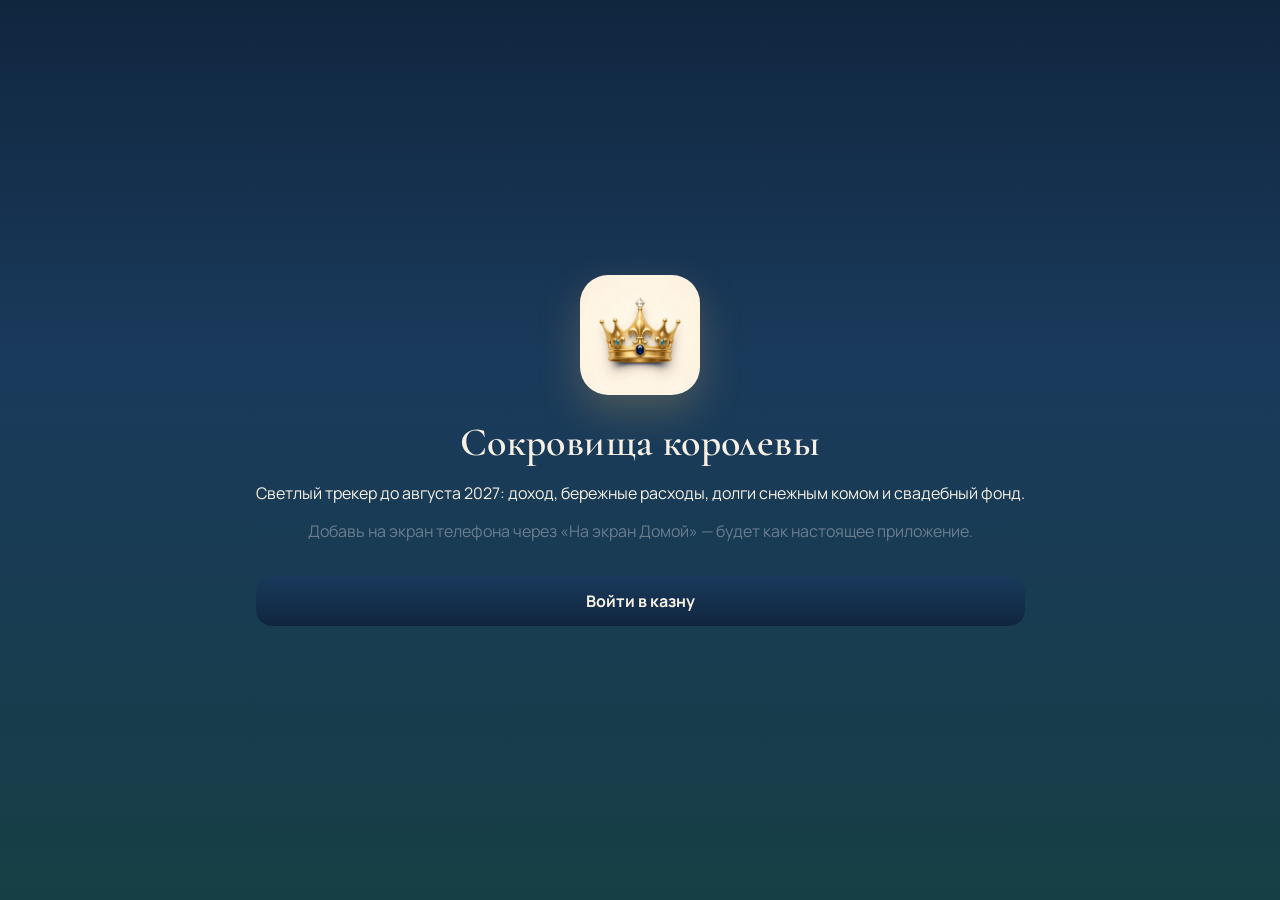
==== index.html @ 84e5539a "Publish Queen Treasures as a phone PWA on GitHub Pages." ====
<!DOCTYPE html>
<html lang="ru">
<head>
  <meta charset="UTF-8">
  <meta name="viewport" content="width=device-width, initial-scale=1, viewport-fit=cover">
  <meta name="theme-color" content="#f6f1e6">
  <meta name="apple-mobile-web-app-capable" content="yes">
  <meta name="apple-mobile-web-app-status-bar-style" content="default">
  <meta name="apple-mobile-web-app-title" content="Сокровища королевы">
  <title>Сокровища королевы</title>
  <link rel="manifest" href="./manifest.webmanifest">
  <link rel="icon" href="./icons/icon-192.png">
  <link rel="apple-touch-icon" href="./icons/apple-touch-icon.png">
  <link rel="preconnect" href="https://fonts.googleapis.com">
  <link rel="preconnect" href="https://fonts.gstatic.com" crossorigin>
  <link href="https://fonts.googleapis.com/css2?family=Cormorant+Garamond:wght@600;700&family=Manrope:wght@400;600;700&display=swap" rel="stylesheet">
  <link rel="stylesheet" href="./styles.css">
</head>
<body>
  <div id="app">
    <header class="topbar">
      <div class="brand-mark"><img src="./icons/icon-192.png" alt="Корона"></div>
      <div class="brand">
        <h1>Сокровища королевы</h1>
        <p id="hello-name">Снежа</p>
      </div>
    </header>

    <section id="coach" class="coach"></section>

    <main>
      <section class="view active" data-view="home">
        <section id="hero" class="hero"></section>
        <div id="home-stats" class="grid-3"></div>
        <div id="home-goals" class="grid-2"></div>
        <div class="section-title"><h3>Последние записи</h3><span>сегодня важнее идеала</span></div>
        <div id="home-ops" class="list"></div>
      </section>

      <section class="view" data-view="analytics">
        <div class="month-switch">
          <button type="button" onclick="shiftMonth(-1)">‹</button>
          <b id="month-label">Месяц</b>
          <button type="button" onclick="shiftMonth(1)">›</button>
        </div>
        <div id="an-kpis" class="grid-3"></div>
        <div class="section-title"><h3>План и факт</h3></div>
        <div class="canvas-wrap"><canvas id="bars"></canvas></div>
        <div class="section-title"><h3>Категории расходов</h3><span>лимит 110 тыс.</span></div>
        <div id="cat-bars" class="card" style="margin-bottom:14px"></div>
        <div class="section-title"><h3>Куда уходят расходы</h3></div>
        <div class="canvas-wrap"><canvas id="donut"></canvas></div>
        <div class="section-title"><h3>Доход по форматам</h3><span>₽ / час</span></div>
        <div id="formats" class="list"></div>
        <div class="section-title"><h3>Год до свадьбы</h3></div>
        <div id="year-path" class="card" style="margin-bottom:14px"></div>
        <div id="insight" style="margin-bottom:18px"></div>
      </section>

      <section class="view" data-view="debts">
        <div class="card" id="debt-hero" style="margin-bottom:14px"></div>
        <div class="section-title"><h3>Четыре долга</h3><span>снежный ком по ставке</span></div>
        <div id="debt-list"></div>
        <div class="section-title"><h3>Подсказка казны</h3></div>
        <div id="debt-suggest"></div>
      </section>

      <section class="view" data-view="plan">
        <div class="section-title"><h3>Маршрут до августа 2027</h3></div>
        <div id="plan-list" class="timeline"></div>
        <div class="section-title"><h3>Контрольные точки</h3></div>
        <div id="checkpoints" class="list"></div>
        <div class="section-title"><h3>Правила месяца</h3></div>
        <div id="rules" class="card" style="margin-bottom:14px"></div>
        <div class="section-title"><h3>Казна</h3></div>
        <div class="card" style="margin-bottom:14px">
          <div class="field"><label>Как к тебе обращаться</label><input id="name-input" maxlength="24"></div>
          <button class="primary" type="button" onclick="saveName()">Сохранить имя</button>
          <div style="height:10px"></div>
          <button class="ghost" type="button" onclick="doExport()">Скачать резервную копию</button>
          <label class="ghost" style="display:block;text-align:center;padding:12px">
            Восстановить из файла
            <input type="file" accept="application/json" hidden onchange="doImport(event)">
          </label>
          <p class="muted" style="font-size:12px">Данные живут на этом телефоне. Сделай копию, если меняешь устройство. Репозиторий лучше держать приватным.</p>
        </div>
      </section>
    </main>

    <nav class="nav">
      <button data-nav="home" class="active" type="button" onclick="setView('home')">
        <svg viewBox="0 0 24 24" fill="none" stroke="currentColor" stroke-width="1.7"><path d="M4 10.5 12 4l8 6.5V20a1 1 0 0 1-1 1h-5v-6H10v6H5a1 1 0 0 1-1-1z"/></svg>
        Казна
      </button>
      <button data-nav="analytics" type="button" onclick="setView('analytics')">
        <svg viewBox="0 0 24 24" fill="none" stroke="currentColor" stroke-width="1.7"><path d="M5 19V9M12 19V5M19 19v-7"/></svg>
        Аналитика
      </button>
      <button class="fab" type="button" onclick="openSheet('income')" aria-label="Добавить запись">+</button>
      <button data-nav="debts" type="button" onclick="setView('debts')">
        <svg viewBox="0 0 24 24" fill="none" stroke="currentColor" stroke-width="1.7"><path d="M4 8h16v10H4zM7 8V6a5 5 0 0 1 10 0v2"/></svg>
        Долги
      </button>
      <button data-nav="plan" type="button" onclick="setView('plan')">
        <svg viewBox="0 0 24 24" fill="none" stroke="currentColor" stroke-width="1.7"><path d="M7 4h10v16H7zM9 8h6M9 12h6M9 16h4"/></svg>
        Путь
      </button>
    </nav>
  </div>

  <div id="backdrop" class="sheet-backdrop" onclick="closeSheet()"></div>
  <section id="sheet" class="sheet" aria-label="Новая запись">
    <div class="grab"></div>
    <div class="tabs" id="sheet-tabs">
      <button type="button" data-tab="income" class="active" onclick="sheetTabTo('income')">Доход</button>
      <button type="button" data-tab="expense" onclick="sheetTabTo('expense')">Расход</button>
      <button type="button" data-tab="debt" onclick="sheetTabTo('debt')">Долг</button>
      <button type="button" data-tab="wedding" onclick="sheetTabTo('wedding')">Фонд</button>
    </div>
    <div class="amount-display">
      <span>сумма</span>
      <strong id="amount-value">0 ₽</strong>
    </div>
    <div id="dynamic-chips" class="chips"></div>
    <div id="income-fields">
      <div class="field"><label>Источник</label><input id="entry-source" placeholder="Имя ученика или группа"></div>
      <div class="field"><label>Количество</label><input id="entry-qty" type="number" min="1" value="1"></div>
    </div>
    <div id="expense-fields" hidden></div>
    <div id="debt-fields" hidden></div>
    <div class="field"><label>Дата</label><input id="entry-date" type="date"></div>
    <div class="field"><label>Комментарий</label><input id="entry-note" placeholder="по желанию"></div>
    <div class="pad">
      <button type="button" onclick="padInput('1')">1</button>
      <button type="button" onclick="padInput('2')">2</button>
      <button type="button" onclick="padInput('3')">3</button>
      <button type="button" onclick="padInput('4')">4</button>
      <button type="button" onclick="padInput('5')">5</button>
      <button type="button" onclick="padInput('6')">6</button>
      <button type="button" onclick="padInput('7')">7</button>
      <button type="button" onclick="padInput('8')">8</button>
      <button type="button" onclick="padInput('9')">9</button>
      <button type="button" onclick="padInput('C')">C</button>
      <button type="button" onclick="padInput('0')">0</button>
      <button type="button" onclick="padInput('⌫')">⌫</button>
    </div>
    <button class="primary" type="button" onclick="submitEntry()">Сохранить в казну</button>
    <button class="ghost" type="button" onclick="closeSheet()">Закрыть</button>
  </section>

  <div id="welcome" class="welcome">
    <div>
      <img src="./icons/icon-512.png" alt="Корона">
      <h2>Сокровища королевы</h2>
      <p>Светлый трекер до августа 2027: доход, бережные расходы, долги снежным комом и свадебный фонд.</p>
      <p class="muted">Добавь на экран телефона через «На экран Домой» — будет как настоящее приложение.</p>
      <div style="height:18px"></div>
      <button class="primary" type="button" onclick="closeWelcome()">Войти в казну</button>
    </div>
  </div>
  <div id="toast" class="toast"></div>

  <script src="./js/config.js"></script>
  <script src="./js/coach.js"></script>
  <script src="./js/store.js"></script>
  <script src="./js/app.js"></script>
</body>
</html>
---- styles.css ----
*,
*::before,
*::after {
  box-sizing: border-box;
}

:root {
  --navy: #10263f;
  --navy-2: #1a3a5c;
  --ink: #1c2a3a;
  --muted: #6b7c8f;
  --blue: #4a7fb5;
  --sky: #7eb6d9;
  --aqua: #2f9e96;
  --aqua-soft: #d7f3ef;
  --cream: #f6f1e6;
  --cream-2: #fffbf4;
  --paper: rgba(255, 251, 244, 0.86);
  --gold: #c4a35a;
  --gold-2: #e6d5a8;
  --gold-deep: #8f7328;
  --line: rgba(16, 38, 63, 0.08);
  --shadow: 0 18px 40px rgba(16, 38, 63, 0.08);
  --radius: 22px;
  --nav: 78px;
  --safe-top: env(safe-area-inset-top);
  --safe-bottom: env(safe-area-inset-bottom);
}

html, body {
  margin: 0;
  min-height: 100%;
  background:
    radial-gradient(1200px 500px at 50% -10%, rgba(126, 182, 217, 0.28), transparent 55%),
    radial-gradient(700px 400px at 100% 20%, rgba(47, 158, 150, 0.12), transparent 50%),
    linear-gradient(180deg, #fbf7ee 0%, var(--cream) 40%, #efe6d4 100%);
  color: var(--ink);
  font-family: Manrope, "Segoe UI", sans-serif;
  -webkit-font-smoothing: antialiased;
}

body {
  padding: 0;
}

button, input, select, textarea {
  font: inherit;
  color: inherit;
}

h1, h2, h3, .serif {
  font-family: "Cormorant Garamond", Georgia, serif;
  font-weight: 600;
  letter-spacing: 0.01em;
}

#app {
  width: min(480px, 100%);
  margin: 0 auto;
  min-height: 100dvh;
  position: relative;
  padding-bottom: calc(var(--nav) + var(--safe-bottom) + 12px);
}

.topbar {
  padding: calc(14px + var(--safe-top)) 20px 8px;
  display: flex;
  align-items: center;
  gap: 12px;
}

.brand-mark {
  width: 46px;
  height: 46px;
  border-radius: 16px;
  overflow: hidden;
  box-shadow: 0 8px 18px rgba(196, 163, 90, 0.28);
  border: 1px solid var(--gold-2);
  background: var(--cream-2);
  flex: 0 0 auto;
}

.brand-mark img {
  width: 100%;
  height: 100%;
  object-fit: cover;
  display: block;
}

.brand h1 {
  margin: 0;
  font-size: 28px;
  line-height: 1;
  color: var(--navy);
}

.brand p {
  margin: 4px 0 0;
  font-size: 12px;
  letter-spacing: 0.12em;
  text-transform: uppercase;
  color: var(--gold-deep);
}

.view {
  display: none;
  padding: 6px 16px 24px;
}

.view .hero,
.view .grid-3,
.view .grid-2,
.view .list,
.view .canvas-wrap,
.view .timeline,
.view .month-switch,
.view .debt-card,
.view .card {
  margin-left: 0;
  margin-right: 0;
}

.view .section-title {
  padding-left: 4px;
  padding-right: 4px;
}

.view.active {
  display: block;
}

.coach {
  margin: 8px 16px 16px;
  padding: 16px 16px 14px;
  border-radius: var(--radius);
  background:
    linear-gradient(180deg, rgba(255, 251, 244, 0.95), rgba(247, 241, 230, 0.92));
  border: 1px solid rgba(196, 163, 90, 0.35);
  box-shadow: var(--shadow);
  position: relative;
  overflow: hidden;
}

.coach::before {
  content: "";
  position: absolute;
  left: 0;
  top: 0;
  bottom: 0;
  width: 4px;
  background: linear-gradient(180deg, var(--gold), var(--aqua));
}

.coach.praise::before { background: linear-gradient(180deg, var(--gold), #d4af67); }
.coach.nudge::before { background: linear-gradient(180deg, var(--aqua), var(--blue)); }

.coach-kicker {
  font-size: 11px;
  letter-spacing: 0.16em;
  text-transform: uppercase;
  color: var(--gold-deep);
  margin-bottom: 4px;
}

.coach h2 {
  margin: 0 0 6px;
  font-size: 26px;
  color: var(--navy);
}

.coach p {
  margin: 0;
  font-size: 14.5px;
  line-height: 1.45;
  color: #3d4d5f;
}

.coach small {
  display: block;
  margin-top: 10px;
  color: var(--muted);
  font-size: 11px;
}

.hero {
  margin: 0 16px 14px;
  padding: 18px;
  border-radius: 26px;
  background:
    linear-gradient(145deg, #163154 0%, #10263f 58%, #1c4d56 100%);
  color: #f7f1e4;
  box-shadow: 0 16px 36px rgba(16, 38, 63, 0.22);
  position: relative;
  overflow: hidden;
}

.hero::after {
  content: "";
  position: absolute;
  right: -30px;
  top: -40px;
  width: 160px;
  height: 160px;
  border-radius: 50%;
  background: radial-gradient(circle, rgba(196, 163, 90, 0.28), transparent 70%);
}

.hero .kicker {
  font-size: 11px;
  letter-spacing: 0.18em;
  text-transform: uppercase;
  color: var(--gold-2);
}

.hero .amount {
  font-family: "Cormorant Garamond", Georgia, serif;
  font-size: 42px;
  line-height: 1;
  margin: 8px 0 6px;
}

.hero .sub {
  font-size: 13px;
  opacity: 0.86;
}

.progress {
  margin-top: 14px;
  height: 8px;
  background: rgba(255, 255, 255, 0.12);
  border-radius: 99px;
  overflow: hidden;
}

.progress > span {
  display: block;
  height: 100%;
  border-radius: inherit;
  background: linear-gradient(90deg, var(--gold-2), #7ed6c9);
}

.grid-3, .grid-2 {
  display: grid;
  gap: 10px;
  margin: 0 16px 14px;
}

.grid-3 { grid-template-columns: 1fr 1fr 1fr; }
.grid-2 { grid-template-columns: 1fr 1fr; }

.stat, .card {
  background: var(--paper);
  border: 1px solid var(--line);
  border-radius: 18px;
  padding: 12px;
  box-shadow: 0 8px 20px rgba(16, 38, 63, 0.04);
}

.stat .label, .card .label {
  font-size: 11px;
  color: var(--muted);
  letter-spacing: 0.04em;
}

.stat .value, .metric {
  font-family: "Cormorant Garamond", Georgia, serif;
  font-size: 22px;
  color: var(--navy);
  margin-top: 4px;
}

.stat.good .value { color: var(--aqua); }
.stat.warn .value { color: #b8872a; }

.section-title {
  display: flex;
  justify-content: space-between;
  align-items: baseline;
  padding: 8px 20px 6px;
}

.section-title h3 {
  margin: 0;
  font-size: 22px;
  color: var(--navy);
}

.section-title span {
  font-size: 12px;
  color: var(--muted);
}

.list {
  margin: 0 16px;
  display: grid;
  gap: 8px;
}

.row {
  display: flex;
  gap: 10px;
  align-items: center;
  padding: 12px;
  background: var(--paper);
  border-radius: 16px;
  border: 1px solid var(--line);
}

.row .dot {
  width: 10px;
  height: 10px;
  border-radius: 50%;
  background: var(--gold);
  flex: 0 0 auto;
}

.row .dot.expense { background: var(--blue); }
.row .dot.debt { background: #c36b6b; }
.row .dot.wedding { background: var(--aqua); }

.row .meta { flex: 1; min-width: 0; }
.row .meta b { display: block; font-size: 14px; }
.row .meta span { color: var(--muted); font-size: 12px; }
.row .sum { font-weight: 700; font-size: 14px; color: var(--navy); white-space: nowrap; }
.row .sum.minus { color: #8a4a4a; }

.nav {
  position: fixed;
  left: 50%;
  transform: translateX(-50%);
  bottom: 0;
  width: min(480px, 100%);
  height: calc(var(--nav) + var(--safe-bottom));
  padding: 8px 10px var(--safe-bottom);
  display: grid;
  grid-template-columns: 1fr 1fr 64px 1fr 1fr;
  align-items: start;
  background: rgba(255, 251, 244, 0.92);
  backdrop-filter: blur(16px);
  border-top: 1px solid rgba(196, 163, 90, 0.25);
  z-index: 20;
}

.nav button {
  border: 0;
  background: none;
  color: var(--muted);
  display: flex;
  flex-direction: column;
  align-items: center;
  gap: 4px;
  font-size: 10px;
  letter-spacing: 0.04em;
}

.nav button.active { color: var(--navy); }
.nav svg { width: 22px; height: 22px; }

.fab {
  width: 58px;
  height: 58px;
  margin-top: -22px;
  border-radius: 50%;
  border: 0;
  background: linear-gradient(180deg, #e8d7a4, #c4a35a 55%, #8f7328);
  color: var(--navy);
  font-size: 32px;
  line-height: 1;
  box-shadow: 0 10px 24px rgba(143, 115, 40, 0.35);
}

.sheet-backdrop {
  position: fixed;
  inset: 0;
  background: rgba(16, 38, 63, 0.38);
  opacity: 0;
  pointer-events: none;
  transition: opacity 0.2s;
  z-index: 30;
}

.sheet-backdrop.show {
  opacity: 1;
  pointer-events: auto;
}

.sheet {
  position: fixed;
  left: 50%;
  transform: translateX(-50%) translateY(110%);
  bottom: 0;
  width: min(480px, 100%);
  max-height: 92dvh;
  background: #fffbf4;
  border-radius: 28px 28px 0 0;
  border: 1px solid rgba(196, 163, 90, 0.35);
  box-shadow: 0 -20px 50px rgba(16, 38, 63, 0.18);
  z-index: 31;
  transition: transform 0.28s ease;
  overflow: auto;
  padding: 10px 16px calc(20px + var(--safe-bottom));
}

.sheet.open { transform: translateX(-50%) translateY(0); }

.grab {
  width: 42px;
  height: 4px;
  border-radius: 99px;
  background: #e0d5c0;
  margin: 6px auto 10px;
}

.tabs {
  display: flex;
  gap: 6px;
  background: #efe6d4;
  padding: 4px;
  border-radius: 999px;
  margin-bottom: 14px;
}

.tabs button {
  flex: 1;
  border: 0;
  background: transparent;
  padding: 8px 4px;
  border-radius: 999px;
  font-size: 13px;
  color: var(--muted);
}

.tabs button.active {
  background: #fff;
  color: var(--navy);
  box-shadow: 0 4px 10px rgba(16, 38, 63, 0.08);
}

.amount-display {
  text-align: center;
  padding: 8px 0 12px;
}

.amount-display span {
  display: block;
  font-size: 12px;
  letter-spacing: 0.14em;
  text-transform: uppercase;
  color: var(--gold-deep);
}

.amount-display strong {
  font-family: "Cormorant Garamond", Georgia, serif;
  font-size: 48px;
  color: var(--navy);
}

.chips {
  display: flex;
  flex-wrap: wrap;
  gap: 8px;
  margin: 8px 0 12px;
}

.chips button, .chip {
  border: 1px solid var(--line);
  background: #fff;
  border-radius: 999px;
  padding: 8px 12px;
  font-size: 13px;
}

.chips button.active {
  background: var(--navy);
  color: #f7f1e4;
  border-color: var(--navy);
}

.field {
  display: grid;
  gap: 4px;
  margin-bottom: 10px;
}

.field label {
  font-size: 12px;
  color: var(--muted);
}

.field input, .field select, .field textarea {
  width: 100%;
  border: 1px solid var(--line);
  background: #fff;
  border-radius: 14px;
  padding: 11px 12px;
  outline: none;
}

.field input:focus, .field select:focus, .field textarea:focus {
  border-color: var(--gold);
}

.pad {
  display: grid;
  grid-template-columns: repeat(3, 1fr);
  gap: 8px;
  margin: 8px 0 12px;
}

.pad button {
  height: 48px;
  border: 0;
  border-radius: 14px;
  background: #f3ead8;
  font-size: 18px;
  font-weight: 600;
}

.primary, .ghost {
  width: 100%;
  border: 0;
  border-radius: 16px;
  padding: 14px;
  font-weight: 700;
}

.primary {
  background: linear-gradient(180deg, #1a3a5c, #10263f);
  color: #f7f1e4;
}

.ghost {
  background: transparent;
  color: var(--muted);
}

.bar-row {
  display: grid;
  grid-template-columns: 92px 1fr 72px;
  gap: 8px;
  align-items: center;
  padding: 8px 0;
  font-size: 13px;
}

.bar {
  height: 10px;
  background: #efe6d4;
  border-radius: 99px;
  overflow: hidden;
}

.bar > i {
  display: block;
  height: 100%;
  background: linear-gradient(90deg, var(--navy-2), var(--aqua));
}

.bar.gold > i { background: linear-gradient(90deg, var(--gold-deep), var(--gold-2)); }
.bar.warn > i { background: linear-gradient(90deg, #c4a35a, #c36b6b); }

.timeline {
  margin: 0 16px;
  border-left: 2px solid var(--gold-2);
  padding-left: 14px;
}

.tl {
  position: relative;
  padding: 0 0 16px;
}

.tl::before {
  content: "";
  position: absolute;
  left: -19px;
  top: 6px;
  width: 10px;
  height: 10px;
  border-radius: 50%;
  background: var(--gold);
  box-shadow: 0 0 0 4px #f6f1e6;
}

.tl.now::before { background: var(--aqua); }
.tl.done::before { background: var(--navy); }

.debt-card {
  margin: 0 16px 10px;
  padding: 14px;
  border-radius: 18px;
  background: var(--paper);
  border: 1px solid var(--line);
}

.debt-card.priority {
  border-color: rgba(196, 163, 90, 0.7);
  box-shadow: 0 10px 24px rgba(196, 163, 90, 0.12);
}

.muted { color: var(--muted); }
.empty { text-align: center; color: var(--muted); padding: 18px 8px; font-size: 14px; }

.canvas-wrap {
  margin: 0 16px 14px;
  padding: 12px;
  background: var(--paper);
  border-radius: 18px;
  border: 1px solid var(--line);
}

canvas { width: 100%; display: block; }

.check {
  display: flex;
  gap: 10px;
  align-items: flex-start;
  padding: 8px 0;
  font-size: 14px;
}

.check input { margin-top: 3px; accent-color: var(--gold-deep); }

.toast {
  position: fixed;
  left: 50%;
  transform: translateX(-50%) translateY(20px);
  bottom: calc(var(--nav) + 18px);
  background: var(--navy);
  color: #f7f1e4;
  padding: 10px 16px;
  border-radius: 999px;
  opacity: 0;
  pointer-events: none;
  transition: 0.2s;
  z-index: 50;
  font-size: 13px;
}

.toast.show { opacity: 1; transform: translateX(-50%) translateY(0); }

.welcome {
  position: fixed;
  inset: 0;
  z-index: 60;
  background: linear-gradient(180deg, #10263f, #1a3a5c 40%, #163f45);
  color: #f7f1e4;
  display: none;
  align-items: center;
  justify-content: center;
  padding: 32px 24px;
  text-align: center;
}

.welcome.show { display: flex; }

.welcome img {
  width: 120px;
  height: 120px;
  border-radius: 28px;
  margin-bottom: 18px;
  box-shadow: 0 16px 40px rgba(196, 163, 90, 0.3);
}

.welcome h2 {
  font-size: 40px;
  margin: 0 0 8px;
  color: #f7f1e4;
}

.icon-btn {
  border: 0;
  background: transparent;
  color: var(--navy);
  padding: 6px;
}

.month-switch {
  display: flex;
  align-items: center;
  justify-content: space-between;
  margin: 0 16px 12px;
}

.month-switch button {
  width: 36px;
  height: 36px;
  border-radius: 12px;
  border: 1px solid var(--line);
  background: #fff;
}
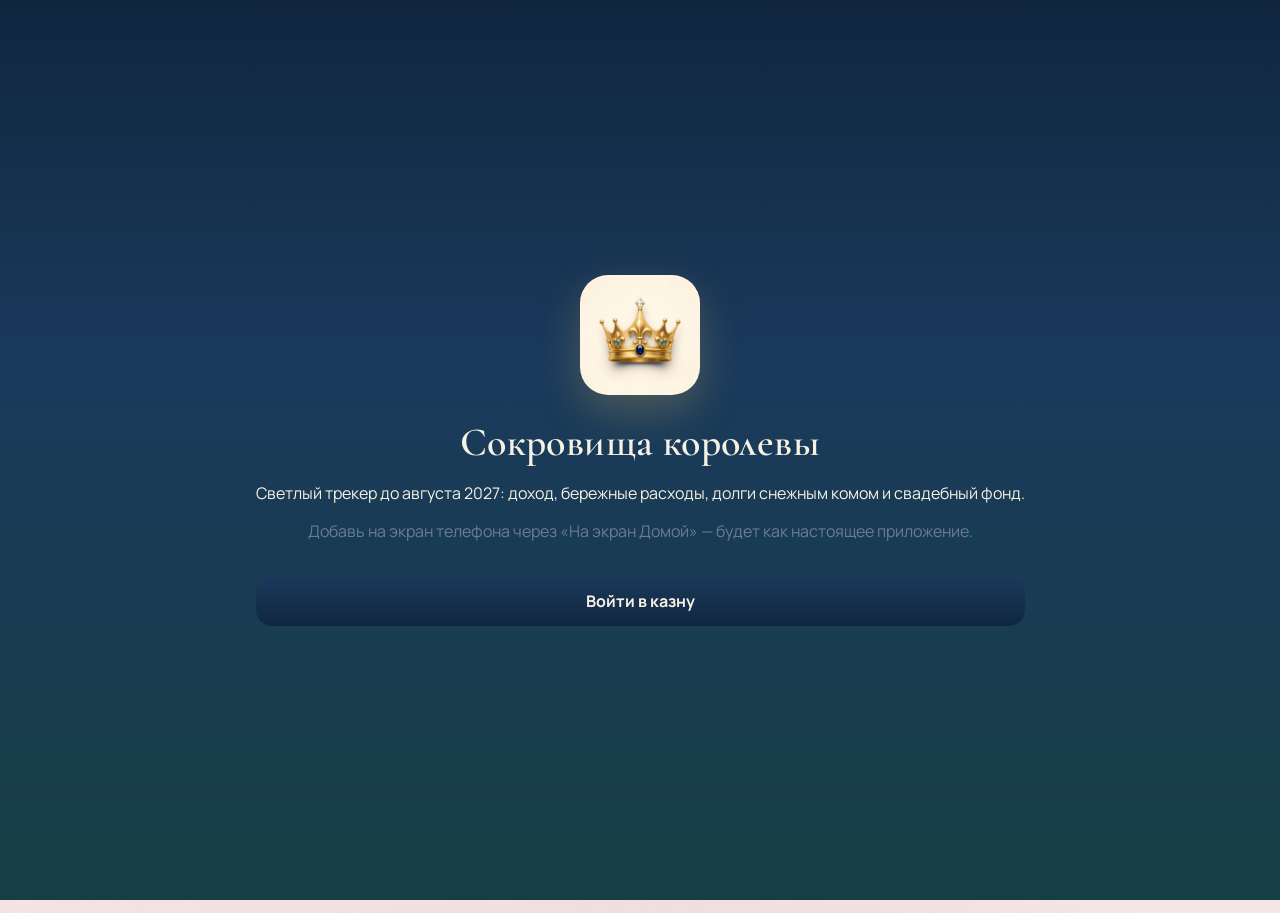
==== commit 465202f5: "Allow renaming credit cards and polish daily edits." ====
--- a/index.html
+++ b/index.html
@@ -14,7 +14,7 @@
   <link rel="preconnect" href="https://fonts.googleapis.com">
   <link rel="preconnect" href="https://fonts.gstatic.com" crossorigin>
   <link href="https://fonts.googleapis.com/css2?family=Cormorant+Garamond:wght@600;700&family=Manrope:wght@400;600;700&display=swap" rel="stylesheet">
-  <link rel="stylesheet" href="./styles.css">
+  <link rel="stylesheet" href="./styles.css?v=4">
 </head>
 <body>
   <div id="app">
@@ -33,7 +33,7 @@
         <section id="hero" class="hero"></section>
         <div id="home-stats" class="grid-3"></div>
         <div id="home-goals" class="grid-2"></div>
-        <div class="section-title"><h3>Последние записи</h3><span>сегодня важнее идеала</span></div>
+        <div class="section-title"><h3>Доходы и расходы</h3><span>ошибку можно поправить</span></div>
         <div id="home-ops" class="list"></div>
       </section>
 
@@ -45,7 +45,16 @@
         </div>
         <div id="an-kpis" class="grid-3"></div>
         <div class="section-title"><h3>План и факт</h3></div>
-        <div class="canvas-wrap"><canvas id="bars"></canvas></div>
+        <div class="canvas-wrap">
+          <canvas id="bars"></canvas>
+          <div class="bars-legend">
+            <span><i class="lg lg-income"></i> доход</span>
+            <span><i class="lg lg-spend"></i> расходы</span>
+            <span><i class="lg lg-debt"></i> долги</span>
+            <span><i class="lg lg-wed"></i> свадьба</span>
+            <span class="muted">светлый столбик — план, насыщенный — факт</span>
+          </div>
+        </div>
         <div class="section-title"><h3>Категории расходов</h3><span>лимит 110 тыс.</span></div>
         <div id="cat-bars" class="card" style="margin-bottom:14px"></div>
         <div class="section-title"><h3>Куда уходят расходы</h3></div>
@@ -111,6 +120,7 @@
   <div id="backdrop" class="sheet-backdrop" onclick="closeSheet()"></div>
   <section id="sheet" class="sheet" aria-label="Новая запись">
     <div class="grab"></div>
+    <p id="sheet-edit-hint" class="sheet-edit-hint" hidden>Правка записи</p>
     <div class="tabs" id="sheet-tabs">
       <button type="button" data-tab="income" class="active" onclick="sheetTabTo('income')">Доход</button>
       <button type="button" data-tab="expense" onclick="sheetTabTo('expense')">Расход</button>
@@ -144,7 +154,8 @@
       <button type="button" onclick="padInput('0')">0</button>
       <button type="button" onclick="padInput('⌫')">⌫</button>
     </div>
-    <button class="primary" type="button" onclick="submitEntry()">Сохранить в казну</button>
+    <button class="primary" id="sheet-save" type="button" onclick="submitEntry()">Сохранить в казну</button>
+    <button class="danger-btn" id="sheet-delete" type="button" hidden onclick="deleteEntry(editing.kind, editing.id)">Удалить запись</button>
     <button class="ghost" type="button" onclick="closeSheet()">Закрыть</button>
   </section>
 
@@ -160,9 +171,9 @@
   </div>
   <div id="toast" class="toast"></div>
 
-  <script src="./js/config.js"></script>
-  <script src="./js/coach.js"></script>
-  <script src="./js/store.js"></script>
-  <script src="./js/app.js"></script>
+  <script src="./js/config.js?v=4"></script>
+  <script src="./js/coach.js?v=4"></script>
+  <script src="./js/store.js?v=4"></script>
+  <script src="./js/app.js?v=4"></script>
 </body>
 </html>
--- a/styles.css
+++ b/styles.css
@@ -19,6 +19,7 @@
   --gold: #c4a35a;
   --gold-2: #e6d5a8;
   --gold-deep: #8f7328;
+  --blush: #e8b4c4;
   --line: rgba(16, 38, 63, 0.08);
   --shadow: 0 18px 40px rgba(16, 38, 63, 0.08);
   --radius: 22px;
@@ -33,7 +34,9 @@
   background:
     radial-gradient(1200px 500px at 50% -10%, rgba(126, 182, 217, 0.28), transparent 55%),
     radial-gradient(700px 400px at 100% 20%, rgba(47, 158, 150, 0.12), transparent 50%),
-    linear-gradient(180deg, #fbf7ee 0%, var(--cream) 40%, #efe6d4 100%);
+    radial-gradient(1000px 460px at 50% 112%, rgba(232, 180, 196, 0.30), transparent 56%),
+    radial-gradient(520px 280px at 8% 100%, rgba(244, 210, 218, 0.20), transparent 58%),
+    linear-gradient(180deg, #fbf7ee 0%, var(--cream) 42%, #f4e6e4 100%);
   color: var(--ink);
   font-family: Manrope, "Segoe UI", sans-serif;
   -webkit-font-smoothing: antialiased;
@@ -41,6 +44,20 @@
 
 body {
   padding: 0;
+}
+
+body::after {
+  content: "";
+  position: fixed;
+  left: 0;
+  right: 0;
+  bottom: 0;
+  height: 46vh;
+  pointer-events: none;
+  z-index: 0;
+  background:
+    radial-gradient(900px 380px at 50% 118%, rgba(232, 176, 196, 0.34), transparent 58%),
+    radial-gradient(420px 240px at 12% 108%, rgba(247, 214, 220, 0.22), transparent 62%);
 }
 
 button, input, select, textarea {
@@ -59,6 +76,7 @@
   margin: 0 auto;
   min-height: 100dvh;
   position: relative;
+  z-index: 1;
   padding-bottom: calc(var(--nav) + var(--safe-bottom) + 12px);
 }
 
@@ -324,6 +342,51 @@
 .row .sum { font-weight: 700; font-size: 14px; color: var(--navy); white-space: nowrap; }
 .row .sum.minus { color: #8a4a4a; }
 
+.row-actions {
+  display: flex;
+  gap: 6px;
+  flex: 1 0 100%;
+  justify-content: flex-end;
+  padding-top: 2px;
+}
+
+.row-actions button,
+.danger-btn {
+  border: 1px solid var(--line);
+  background: #fff;
+  border-radius: 12px;
+  padding: 7px 12px;
+  font-size: 12px;
+  font-weight: 600;
+  color: var(--navy);
+}
+
+.row-actions button.danger,
+.danger-btn {
+  color: #8a4a4a;
+  border-color: rgba(138, 74, 74, 0.25);
+  width: 100%;
+  margin: 0 0 6px;
+}
+
+.row-actions button.danger {
+  width: auto;
+  margin: 0;
+}
+
+.sheet-edit-hint {
+  text-align: center;
+  font-size: 12px;
+  letter-spacing: 0.14em;
+  text-transform: uppercase;
+  color: var(--gold-deep);
+  margin: 0 0 10px;
+}
+
+.row {
+  flex-wrap: wrap;
+}
+
 .nav {
   position: fixed;
   left: 50%;
@@ -335,9 +398,9 @@
   display: grid;
   grid-template-columns: 1fr 1fr 64px 1fr 1fr;
   align-items: start;
-  background: rgba(255, 251, 244, 0.92);
+  background: rgba(255, 247, 246, 0.88);
   backdrop-filter: blur(16px);
-  border-top: 1px solid rgba(196, 163, 90, 0.25);
+  border-top: 1px solid rgba(232, 176, 196, 0.28);
   z-index: 20;
 }
 
@@ -598,6 +661,63 @@
   box-shadow: 0 10px 24px rgba(196, 163, 90, 0.12);
 }
 
+.debt-head {
+  display: flex;
+  justify-content: space-between;
+  gap: 8px;
+  align-items: flex-start;
+}
+
+.debt-name-row {
+  display: flex;
+  align-items: center;
+  gap: 6px;
+  min-width: 0;
+  flex: 1;
+}
+
+.debt-name-row b {
+  font-size: 15px;
+}
+
+.pencil {
+  width: 32px;
+  height: 32px;
+  flex: 0 0 auto;
+  border: 1px solid rgba(196, 163, 90, 0.45);
+  background: #fffbf4;
+  border-radius: 10px;
+  color: var(--gold-deep);
+  display: grid;
+  place-items: center;
+  padding: 0;
+}
+
+.pencil svg {
+  width: 16px;
+  height: 16px;
+}
+
+.debt-rename {
+  width: 100%;
+  border: 1px solid var(--gold);
+  background: #fff;
+  border-radius: 12px;
+  padding: 8px 10px;
+  font-weight: 700;
+  outline: none;
+}
+
+.pri-badge {
+  font-size: 11px;
+  letter-spacing: 0.04em;
+  color: var(--gold-deep);
+  background: rgba(196, 163, 90, 0.16);
+  border-radius: 999px;
+  padding: 3px 8px;
+  white-space: nowrap;
+}
+
 .muted { color: var(--muted); }
 .empty { text-align: center; color: var(--muted); padding: 18px 8px; font-size: 14px; }
 
@@ -610,6 +730,36 @@
 }
 
 canvas { width: 100%; display: block; }
+
+.bars-legend {
+  display: grid;
+  grid-template-columns: 1fr 1fr;
+  gap: 6px 12px;
+  align-items: center;
+  margin-top: 10px;
+  font-size: 12px;
+  color: var(--navy);
+}
+
+.bars-legend .muted {
+  grid-column: 1 / -1;
+  font-size: 11px;
+  letter-spacing: 0.02em;
+}
+
+.bars-legend .lg {
+  display: inline-block;
+  width: 9px;
+  height: 9px;
+  border-radius: 99px;
+  margin-right: 5px;
+  vertical-align: -1px;
+}
+
+.lg-income { background: #163154; }
+.lg-spend { background: #2a6f68; }
+.lg-debt { background: #6e3f48; }
+.lg-wed { background: #c4a35a; }
 
 .check {
   display: flex;
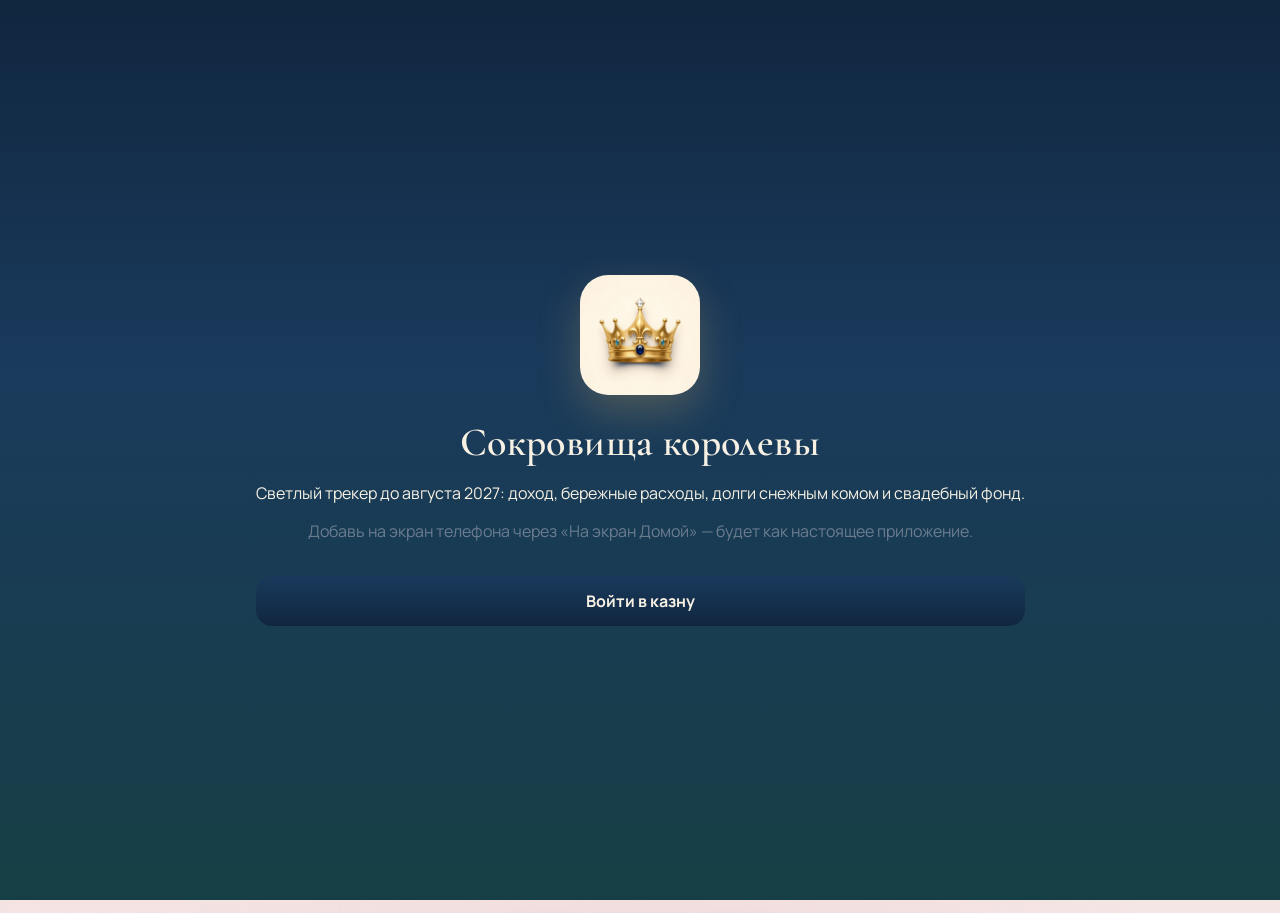
==== commit 958176a9: "Keep the amount next to the keypad and stop double-tap zoom." ====
--- a/index.html
+++ b/index.html
@@ -2,7 +2,7 @@
 <html lang="ru">
 <head>
   <meta charset="UTF-8">
-  <meta name="viewport" content="width=device-width, initial-scale=1, viewport-fit=cover">
+  <meta name="viewport" content="width=device-width, initial-scale=1, maximum-scale=1, viewport-fit=cover">
   <meta name="theme-color" content="#f6f1e6">
   <meta name="apple-mobile-web-app-capable" content="yes">
   <meta name="apple-mobile-web-app-status-bar-style" content="default">
@@ -14,7 +14,7 @@
   <link rel="preconnect" href="https://fonts.googleapis.com">
   <link rel="preconnect" href="https://fonts.gstatic.com" crossorigin>
   <link href="https://fonts.googleapis.com/css2?family=Cormorant+Garamond:wght@600;700&family=Manrope:wght@400;600;700&display=swap" rel="stylesheet">
-  <link rel="stylesheet" href="./styles.css?v=4">
+  <link rel="stylesheet" href="./styles.css?v=5">
 </head>
 <body>
   <div id="app">
@@ -127,36 +127,40 @@
       <button type="button" data-tab="debt" onclick="sheetTabTo('debt')">Долг</button>
       <button type="button" data-tab="wedding" onclick="sheetTabTo('wedding')">Фонд</button>
     </div>
-    <div class="amount-display">
-      <span>сумма</span>
-      <strong id="amount-value">0 ₽</strong>
+    <div class="sheet-fields">
+      <div id="dynamic-chips" class="chips"></div>
+      <div id="income-fields">
+        <div class="field"><label>Источник</label><input id="entry-source" placeholder="Имя ученика или группа"></div>
+        <div class="field"><label>Количество</label><input id="entry-qty" type="number" min="1" value="1"></div>
+      </div>
+      <div id="expense-fields" hidden></div>
+      <div id="debt-fields" hidden></div>
+      <div class="field"><label>Дата</label><input id="entry-date" type="date"></div>
+      <div class="field"><label>Комментарий</label><input id="entry-note" placeholder="по желанию"></div>
     </div>
-    <div id="dynamic-chips" class="chips"></div>
-    <div id="income-fields">
-      <div class="field"><label>Источник</label><input id="entry-source" placeholder="Имя ученика или группа"></div>
-      <div class="field"><label>Количество</label><input id="entry-qty" type="number" min="1" value="1"></div>
+    <div class="keypad-block">
+      <div class="amount-display">
+        <span>сумма</span>
+        <strong id="amount-value">0 ₽</strong>
+      </div>
+      <div class="pad" id="amount-pad">
+        <button type="button" data-key="1">1</button>
+        <button type="button" data-key="2">2</button>
+        <button type="button" data-key="3">3</button>
+        <button type="button" data-key="4">4</button>
+        <button type="button" data-key="5">5</button>
+        <button type="button" data-key="6">6</button>
+        <button type="button" data-key="7">7</button>
+        <button type="button" data-key="8">8</button>
+        <button type="button" data-key="9">9</button>
+        <button type="button" data-key="C">C</button>
+        <button type="button" data-key="0">0</button>
+        <button type="button" data-key="⌫">⌫</button>
+      </div>
+      <button class="primary" id="sheet-save" type="button" onclick="submitEntry()">Сохранить в казну</button>
+      <button class="danger-btn" id="sheet-delete" type="button" hidden onclick="deleteEntry(editing.kind, editing.id)">Удалить запись</button>
+      <button class="ghost" type="button" onclick="closeSheet()">Закрыть</button>
     </div>
-    <div id="expense-fields" hidden></div>
-    <div id="debt-fields" hidden></div>
-    <div class="field"><label>Дата</label><input id="entry-date" type="date"></div>
-    <div class="field"><label>Комментарий</label><input id="entry-note" placeholder="по желанию"></div>
-    <div class="pad">
-      <button type="button" onclick="padInput('1')">1</button>
-      <button type="button" onclick="padInput('2')">2</button>
-      <button type="button" onclick="padInput('3')">3</button>
-      <button type="button" onclick="padInput('4')">4</button>
-      <button type="button" onclick="padInput('5')">5</button>
-      <button type="button" onclick="padInput('6')">6</button>
-      <button type="button" onclick="padInput('7')">7</button>
-      <button type="button" onclick="padInput('8')">8</button>
-      <button type="button" onclick="padInput('9')">9</button>
-      <button type="button" onclick="padInput('C')">C</button>
-      <button type="button" onclick="padInput('0')">0</button>
-      <button type="button" onclick="padInput('⌫')">⌫</button>
-    </div>
-    <button class="primary" id="sheet-save" type="button" onclick="submitEntry()">Сохранить в казну</button>
-    <button class="danger-btn" id="sheet-delete" type="button" hidden onclick="deleteEntry(editing.kind, editing.id)">Удалить запись</button>
-    <button class="ghost" type="button" onclick="closeSheet()">Закрыть</button>
   </section>
 
   <div id="welcome" class="welcome">
@@ -171,9 +175,9 @@
   </div>
   <div id="toast" class="toast"></div>
 
-  <script src="./js/config.js?v=4"></script>
-  <script src="./js/coach.js?v=4"></script>
-  <script src="./js/store.js?v=4"></script>
-  <script src="./js/app.js?v=4"></script>
+  <script src="./js/config.js?v=5"></script>
+  <script src="./js/coach.js?v=5"></script>
+  <script src="./js/store.js?v=5"></script>
+  <script src="./js/app.js?v=5"></script>
 </body>
 </html>
--- a/styles.css
+++ b/styles.css
@@ -28,6 +28,10 @@
   --safe-bottom: env(safe-area-inset-bottom);
 }
 
+html {
+  touch-action: manipulation;
+}
+
 html, body {
   margin: 0;
   min-height: 100%;
@@ -65,6 +69,11 @@
   color: inherit;
 }
 
+button, a, .nav, .sheet, .pad, .chips {
+  touch-action: manipulation;
+  -webkit-tap-highlight-color: transparent;
+}
+
 h1, h2, h3, .serif {
   font-family: "Cormorant Garamond", Georgia, serif;
   font-weight: 600;
@@ -381,6 +390,7 @@
   text-transform: uppercase;
   color: var(--gold-deep);
   margin: 0 0 10px;
+  flex-shrink: 0;
 }
 
 .row {
@@ -460,11 +470,29 @@
   box-shadow: 0 -20px 50px rgba(16, 38, 63, 0.18);
   z-index: 31;
   transition: transform 0.28s ease;
+  overflow: hidden;
+  display: flex;
+  flex-direction: column;
+  padding: 10px 16px 0;
+  touch-action: manipulation;
+}
+
+.sheet.open { transform: translateX(-50%) translateY(0); }
+
+.sheet-fields {
+  flex: 1 1 auto;
+  min-height: 0;
   overflow: auto;
-  padding: 10px 16px calc(20px + var(--safe-bottom));
-}
-
-.sheet.open { transform: translateX(-50%) translateY(0); }
+  overscroll-behavior: contain;
+  -webkit-overflow-scrolling: touch;
+}
+
+.keypad-block {
+  flex: 0 0 auto;
+  padding: 4px 0 calc(12px + var(--safe-bottom));
+  background: #fffbf4;
+  touch-action: manipulation;
+}
 
 .grab {
   width: 42px;
@@ -472,6 +500,7 @@
   border-radius: 99px;
   background: #e0d5c0;
   margin: 6px auto 10px;
+  flex-shrink: 0;
 }
 
 .tabs {
@@ -480,7 +509,8 @@
   background: #efe6d4;
   padding: 4px;
   border-radius: 999px;
-  margin-bottom: 14px;
+  margin-bottom: 8px;
+  flex-shrink: 0;
 }
 
 .tabs button {
@@ -501,12 +531,12 @@
 
 .amount-display {
   text-align: center;
-  padding: 8px 0 12px;
+  padding: 2px 0 6px;
 }
 
 .amount-display span {
   display: block;
-  font-size: 12px;
+  font-size: 11px;
   letter-spacing: 0.14em;
   text-transform: uppercase;
   color: var(--gold-deep);
@@ -514,7 +544,8 @@
 
 .amount-display strong {
   font-family: "Cormorant Garamond", Georgia, serif;
-  font-size: 48px;
+  font-size: 36px;
+  line-height: 1.1;
   color: var(--navy);
 }
 
@@ -566,17 +597,21 @@
 .pad {
   display: grid;
   grid-template-columns: repeat(3, 1fr);
-  gap: 8px;
-  margin: 8px 0 12px;
+  gap: 6px;
+  margin: 0 0 10px;
+  touch-action: manipulation;
 }
 
 .pad button {
-  height: 48px;
+  height: 46px;
   border: 0;
   border-radius: 14px;
   background: #f3ead8;
   font-size: 18px;
   font-weight: 600;
+  touch-action: manipulation;
+  user-select: none;
+  -webkit-user-select: none;
 }
 
 .primary, .ghost {
